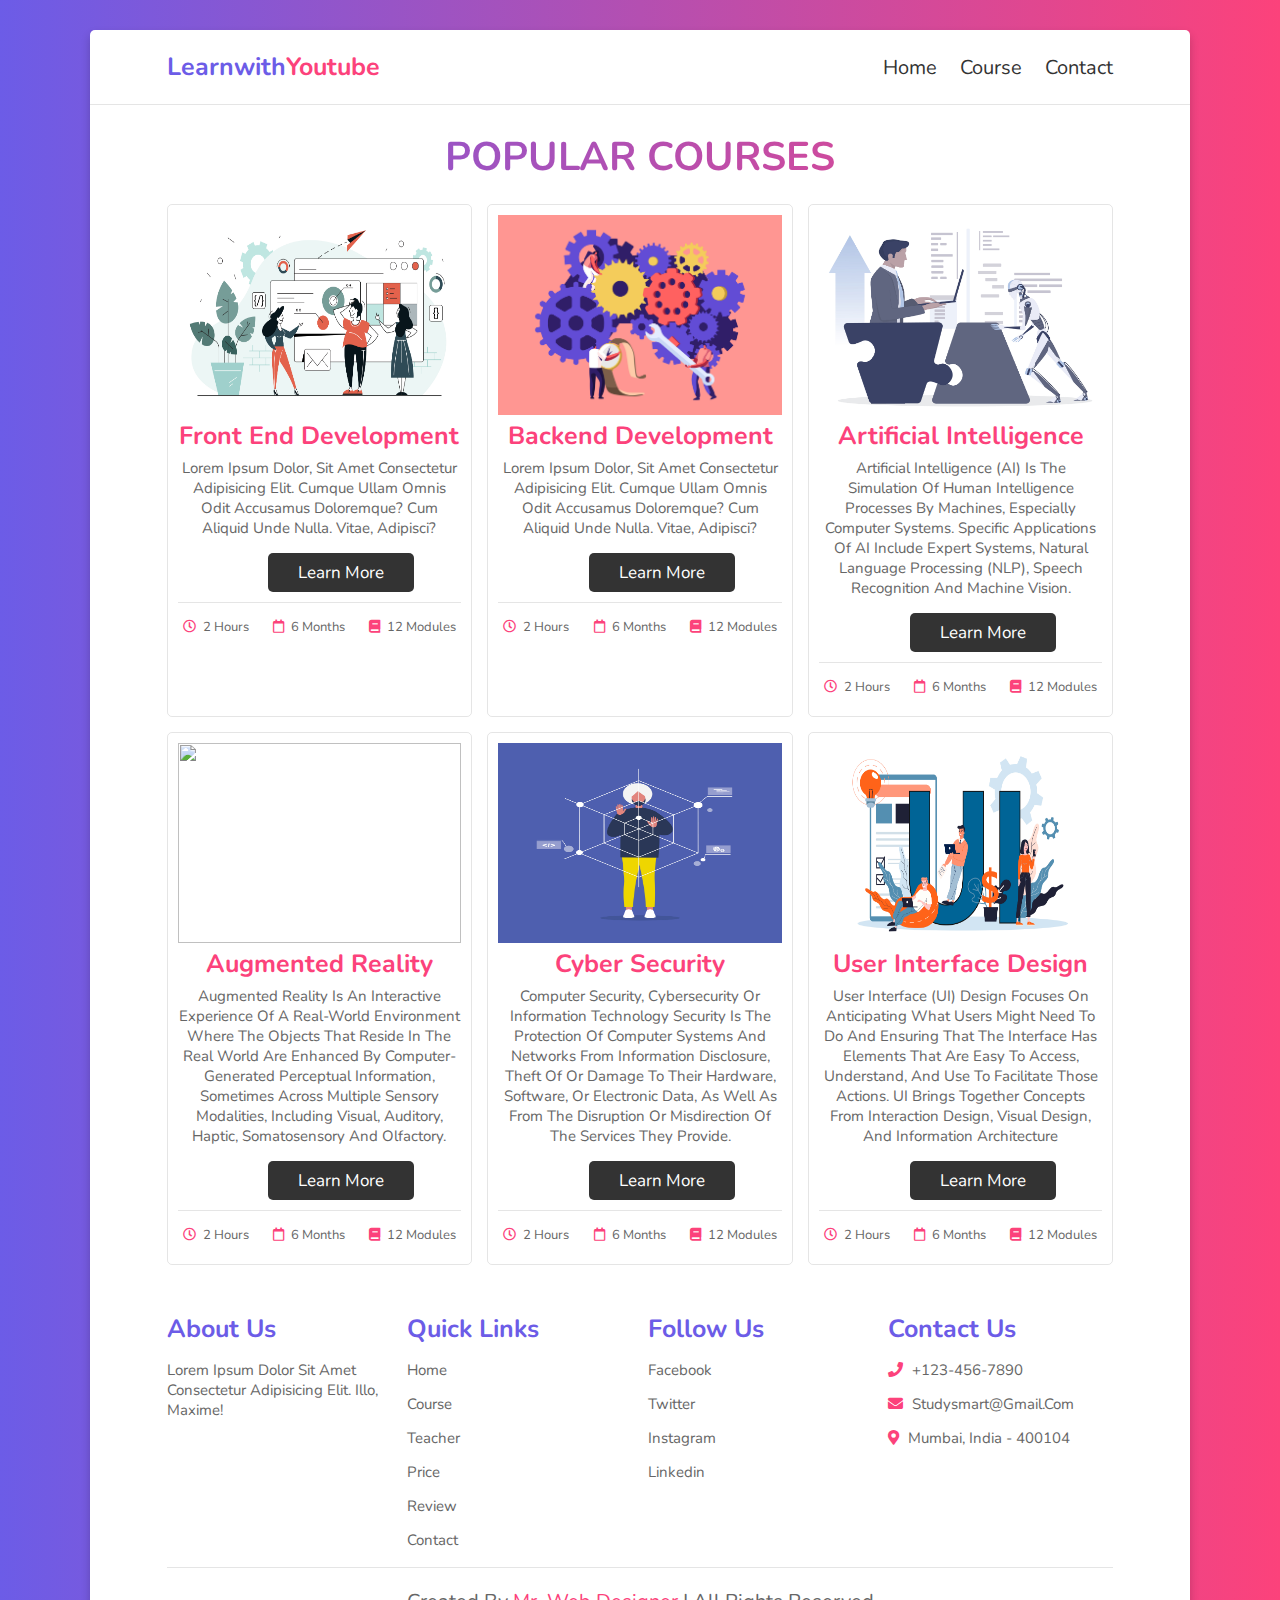
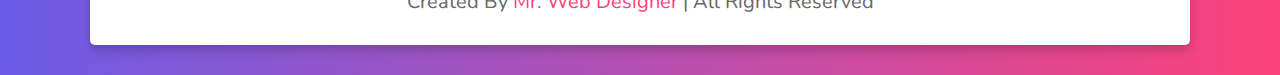
==== course.html @ 064bccee "First Spring Completed #579" ====
<!DOCTYPE html>
<html lang="en">

<head>
    <meta charset="UTF-8">
    <meta name="viewport" content="width=device-width, initial-scale=1.0">
    <title>Learn with Youtube</title>

    <!-- font awesome cdn link  -->
    <link rel="stylesheet" href="https://cdnjs.cloudflare.com/ajax/libs/font-awesome/5.15.3/css/all.min.css">

    <!-- custom css file link  -->
    <link rel="stylesheet" href="css/style.css">

</head>

<body>

    <div class="container">

        <header>

            <a href="home.html" class="logo">Learnwith<span>Youtube</span></a>


            <div id="menu" class="fas fa-bars"></div>

            <nav class="navbar">
                <a href="home.html">home</a>
                <a href="course.html">course</a>
                <a href="contact.html">contact</a>
            </nav>

        </header>

        <h1 class="heading"> popular courses </h1>

        <!-- course section  -->

        <section class="course">

            <div class="box">

                <img src="images/frontend.jpeg" alt="">

                <h3>front end development</h3>
                <p>Lorem ipsum dolor, sit amet consectetur adipisicing elit. Cumque ullam omnis odit accusamus
                    doloremque? Cum aliquid unde nulla. Vitae, adipisci?</p>
                <a href="#" class="btn" style="margin-left: 32%;">learn more</a>
                <div class="icons">
                    <p> <i class="far fa-clock"></i> 2 hours </p>
                    <p> <i class="far fa-calendar"></i> 6 months </p>
                    <p> <i class="fas fa-book"></i> 12 modules </p>
                </div>
            </div>

            <div class="box">

                <img src="images/backend.jpeg" alt="">

                <h3>Backend development</h3>
                <p>Lorem ipsum dolor, sit amet consectetur adipisicing elit. Cumque ullam omnis odit accusamus
                    doloremque? Cum aliquid unde nulla. Vitae, adipisci?</p>
                <a href="#" class="btn" style="margin-left: 32%;">learn more</a>
                <div class="icons">
                    <p> <i class="far fa-clock"></i> 2 hours </p>
                    <p> <i class="far fa-calendar"></i> 6 months </p>
                    <p> <i class="fas fa-book"></i> 12 modules </p>
                </div>
            </div>

            <div class="box">

                <img src="images/ai.jpeg" alt="">

                <h3>Artificial Intelligence</h3>
                <p>Artificial intelligence (AI) is the simulation of human intelligence processes by machines,
                    especially computer systems. Specific applications of AI include expert systems, natural language
                    processing (NLP), speech recognition and machine vision.</p>
                <a href="#" class="btn" style="margin-left: 32%;">learn more</a>
                <div class="icons">
                    <p> <i class="far fa-clock"></i> 2 hours </p>
                    <p> <i class="far fa-calendar"></i> 6 months </p>
                    <p> <i class="fas fa-book"></i> 12 modules </p>
                </div>
            </div>

            <div class="box">

                <img src="images/AR.jpeg" alt="">

                <h3>Augmented reality</h3>
                <p>Augmented reality is an interactive experience of a real-world environment where the objects that
                    reside in the real world are enhanced by computer-generated perceptual information, sometimes across
                    multiple sensory modalities, including visual, auditory, haptic, somatosensory and olfactory.</p>
                <a href="#" class="btn" style="margin-left: 32%;">learn more</a>
                <div class="icons">
                    <p> <i class="far fa-clock"></i> 2 hours </p>
                    <p> <i class="far fa-calendar"></i> 6 months </p>
                    <p> <i class="fas fa-book"></i> 12 modules </p>
                </div>
            </div>

            <div class="box">

                <img src="images/cyber.jpeg" alt="">

                <h3>Cyber security</h3>
                <p>Computer security, cybersecurity or information technology security is the protection of computer
                    systems and networks from information disclosure, theft of or damage to their hardware, software, or
                    electronic data, as well as from the disruption or misdirection of the services they provide.</p>
                <a href="#" class="btn" style="margin-left: 32%;">learn more</a>
                <div class="icons">
                    <p> <i class="far fa-clock"></i> 2 hours </p>
                    <p> <i class="far fa-calendar"></i> 6 months </p>
                    <p> <i class="fas fa-book"></i> 12 modules </p>
                </div>
            </div>

            <div class="box">

                <img src="images/ui.jpeg" alt="">

                <h3>User Interface Design</h3>
                <p>User Interface (UI) Design focuses on anticipating what users might need to do and ensuring that the
                    interface has elements that are easy to access, understand, and use to facilitate those actions. UI
                    brings together concepts from interaction design, visual design, and information architecture</p>
                <a href="#" class="btn" style="margin-left: 32%;">learn more</a>
                <div class="icons">
                    <p> <i class="far fa-clock"></i> 2 hours </p>
                    <p> <i class="far fa-calendar"></i> 6 months </p>
                    <p> <i class="fas fa-book"></i> 12 modules </p>
                </div>
            </div>

        </section>


        <!-- footer section  -->

        <section class="footer">

            <div class="box-container">

                <div class="box">
                    <h3>about us</h3>
                    <p>Lorem ipsum dolor sit amet consectetur adipisicing elit. Illo, maxime!</p>
                </div>

                <div class="box">
                    <h3>quick links</h3>
                    <a href="#">home</a>
                    <a href="#">course</a>
                    <a href="#">teacher</a>
                    <a href="#">price</a>
                    <a href="#">review</a>
                    <a href="#">contact</a>
                </div>

                <div class="box">
                    <h3>follow us</h3>
                    <a href="#">facebook</a>
                    <a href="#">twitter</a>
                    <a href="#">instagram</a>
                    <a href="#">linkedin</a>
                </div>

                <div class="box">
                    <h3>contact us</h3>
                    <p> <i class="fas fa-phone"></i> +123-456-7890 </p>
                    <p> <i class="fas fa-envelope"></i> studysmart@gmail.com </p>
                    <p> <i class="fas fa-map-marker-alt"></i> mumbai, india - 400104 </p>
                </div>

            </div>

            <div class="credit"> created by <span> mr. web designer </span> | all rights reserved </div>

        </section>

    </div>















    <!-- custom js file link -->
    <script src="js/script.js"></script>

</body>

</html>
---- css/style.css ----
@import url('https://fonts.googleapis.com/css2?family=Nunito:wght@200;300;400;600;700&display=swap');

:root{
  --violet:#6c5ce7;
  --pink:#FC427B;
  --gradient:linear-gradient(90deg, var(--violet), var(--pink));
}

*{
  font-family: 'Nunito', sans-serif;
  margin:0; padding:0;
  box-sizing: border-box;
  outline: none; border:none;
  text-decoration: none;
  text-transform: capitalize;
  transition: all .2s ease-out;
}

html{
  font-size: 62.5%;
  overflow-x: hidden;
}

html::-webkit-scrollbar{
  width:1rem;
}

html::-webkit-scrollbar-track{
  background:#333;
}

html::-webkit-scrollbar-thumb{
  background:#fff;
  border-radius: 5rem;
}

body{
  background:var(--gradient);
  padding:3rem 7%;
}

section{
  padding:2rem 7%;
}

.container{
  background:#fff;
  border-radius: .5rem;
  box-shadow: 0 .5rem 1rem rgba(0,0,0,.2);
}

.heading{
  color:transparent;
  background:var(--gradient);
  -webkit-background-clip: text;
  background-clip: text;
  padding:0 1rem;
  padding-top: 2.5rem;
  text-align: center;
  font-size: 4rem;
  text-transform: uppercase;
}

.btn{
  display: inline-block;
  margin-top: 1rem;
  padding:.8rem 3rem;
  border-radius: .5rem;
  background:#333;
  color:#fff;
  cursor: pointer;
  font-size: 1.7rem;
  
}

.btn:hover{
  background:var(--gradient);
}

header{
  display: flex;
  align-items: center;
  justify-content: space-between;
  width: 100%;
  padding:2rem 7%;
  border-bottom: .1rem solid rgba(0,0,0,.1);
  position: relative;
  z-index: 1000;
}

header .logo{
  font-size: 2.5rem;
  color:var(--violet);
  font-weight: bold;
}

header .logo span{
  color:var(--pink);
}

header .navbar a{
  margin-left: 2rem;
  font-size: 2rem;
  color:#333;
}

header .navbar a:hover{
  color:var(--pink);
}

#menu{
  font-size: 2.5rem;
  padding:.5rem 1rem;
  border-radius: .3rem;
  border:.1rem solid rgba(0,0,0,.2);
  cursor: pointer;
  display: none;
}

.home{
  /* display: flex; */
  flex-wrap: wrap;
  gap:1.5rem;
  align-items: center;
}

.home .content{
  flex:1 1 40rem;
}

.home .image{
  flex:1 1 40rem;
}

.home .image img{
  width:90%;
}

.home .content h3{
  color:transparent;
  background:var(--gradient);
  -webkit-background-clip: text;
  background-clip: text;
  font-size: 4rem;
  text-align: center;
  
}

.home .content p{
  padding:.5rem 0;
  font-size: 1.7rem;
  color:#666;
  text-align: center;

}

.course{
  display: flex;
  flex-wrap: wrap;
  gap:1.5rem;
}

.course .box{
  flex:1 1 30rem;
  border-radius: .5rem;
  border:.1rem solid rgba(0,0,0,.1);
  padding:1rem;
  position: relative;
}

.course .box img{
  height:20rem;
  width:100%;
}

.course .box .amount{
  position: absolute;
  top:1rem; left:1rem;
  font-size: 2rem;
  padding:.5rem 1rem;
  background:var(--pink);
  color:#fff;
  border-radius: .5rem;
}

.course .box .stars i{
  color:var(--violet);
  font-size: 1.5rem;
  padding:1rem 0;
}

.course .box h3{
  color:var(--pink);
  font-size: 2.5rem;
  text-align: center;
}

.course .box p{
  color:#666;
  font-size: 1.5rem;
  padding:.5rem 0;
  text-align: center;
}

.course .icons{
  display: flex;
  justify-content: space-between;
  border-top: .1rem solid rgba(0,0,0,.1);
  margin-top: 1rem;
  padding:.5rem;
  padding-top: 1rem;
}

.course .icons p{
  color:#666;
  font-size: 1.3rem;
}

.course .icons p i{
  padding-right: .4rem;
  color:var(--pink);
}

.teacher{
  display: flex;
  flex-wrap: wrap;
  gap:1.5rem;
}

.teacher .box{
  flex:1 1 23rem;
  border:.1rem solid rgba(0,0,0,.1);
  border-radius:.5rem;
  padding:1.5rem;
  text-align: center;
}

.teacher .box img{
  height: 10rem;
  width:10rem;
  margin:.5rem 0;
  border-radius: 50%;
  object-fit: cover;
}

.teacher .box h3{
  color:var(--violet);
  font-size: 2.5rem;
}

.teacher .box span{
  color:var(--pink);
  font-size: 2rem;
}

.teacher .box p{
  color:#666;
  font-size: 1.5rem;
  padding:1rem 0;
}

.teacher .box .share a{
  height:4rem;
  width:4rem;
  line-height: 4rem;
  font-size: 2rem;
  background:var(--pink);
  border-radius: .5rem;
  margin:.3rem;
  color:#fff;
}

.teacher .box .share a:hover{
  background:var(--violet);
}

.price{
  display: flex;
  flex-wrap: wrap;
  gap:1.5rem;
}

.price .box{
  flex:1 1 30rem;
  text-align: center;
  border:.1rem solid rgba(0,0,0,.1);
  border-radius: .5rem;
}

.price .box h3{
  font-size: 2.5rem;
  color:#333;
  padding:1.5rem 0;
}

.price .box .amount{
  font-size: 4.5rem;
  color:#fff;
  padding:1rem 0;
  background:var(--gradient);
  font-weight: bold;
}

.price .box .amount span{
  font-size: 2rem;
}

.price .box  ul{
  border-bottom: .1rem solid rgba(0,0,0,.1);
  padding: 1rem 0;
  list-style: none;
}

.price .box ul li{
  padding:.7rem 0;
  font-size: 1.7rem;
  color:#666;
}

.price .box .btn{
  margin:2rem 0;
}

.review{
  display: flex;
  flex-wrap: wrap;
  gap:1.5rem;
}

.review .box{
  border-radius: .5rem;
  border:.1rem solid rgba(0,0,0,.1);
  padding:1rem;
  flex:1 1 30rem;
}

.review .box .student{
  display: flex;
  align-items: center;
  justify-content: space-between;
}

.review .box .student .student-info{
  display: flex;
  align-items: center;
}

.review .box .student i{
  font-size: 6rem;
  color:var(--pink);
  opacity: .5;
}

.review .box .student .student-info img{
  border-radius: 50%;
  object-fit: cover;
  height: 7rem;
  width:7rem;
  margin-right: 1.5rem;
}

.review .box .student .student-info h3{
  font-size: 2rem;
  color:#333;
}

.review .box .student .student-info span{
  font-size: 1.5rem;
  color:var(--pink);
}

.review .box .text{
  padding:1rem 0;
  font-size: 1.6rem;
  color:#666;
}

.contact{
  display: flex;
  flex-wrap: wrap;
  gap:1.5rem;
}

.contact .image{
  flex:1 1 35rem;
}

.contact .image img{
  width:100%;
  margin-left: auto;
  margin-right: auto;
}

.contact form{
  flex:1 1 50rem;
  border:.1rem solid rgba(0,0,0,.1);
  border-radius: .5rem;
  padding:2rem;
}

.contact form .inputBox{
  display: flex;
  justify-content: space-between;
  flex-wrap: wrap;
}

.contact form .inputBox input,
.contact form .box, 
.contact form textarea{
  width: 100%;
  padding:1rem;
  margin:.7rem 0;
  font-size: 1.7rem;
  border:.1rem solid rgba(0,0,0,.1);
  border-radius: .5rem;
  text-transform: none;
  color:#333;
} 

.contact form .inputBox input:focus,
.contact form .box:focus, 
.contact form textarea:focus{
  border-color: var(--pink);
}

.contact form .inputBox input{
  width:49%;
}

.contact form textarea{
  height: 20rem;
  resize: none;
}






















.footer .box-container{
  display: flex;
  flex-wrap: wrap;
  gap:1.5rem;
}

.footer .box-container .box{
  flex:1 1 20rem;
}

.footer .box-container .box h3{
  font-size: 2.5rem;
  color:var(--violet);
  padding:.7rem 0;
}

.footer .box-container .box p{
  font-size: 1.5rem;
  color:#666;
  padding:.7rem 0;
}

.footer .box-container .box a{
  display: block;
  font-size: 1.5rem;
  color:#666;
  padding:.7rem 0;
}

.footer .box-container .box a:hover{
  color:var(--pink);
}

.footer .box-container .box p i{
  padding-right: .5rem;
  color:var(--pink);
}

.footer .credit{
  font-size: 2rem;
  margin-top: 1rem;
  padding:1rem;
  padding-top: 2rem;
  text-align: center;
  border-top: .1rem solid rgba(0,0,0,.1);
  color:#666;
}

.footer .credit span{
  color:var(--pink);
}



/* media queries  */

@media (max-width:991px){

  html{
    font-size: 55%;
  }

  body{
    padding:1.5rem;
  }

  header{
    padding:2rem;
  }

  section{
    padding:2rem;
  }

}

@media (max-width:768px){

  #menu{
    display: initial;
  }

  header .navbar{
    position: absolute;
    top:100%; left:0; right:0;
    background:#fff;
    border-top: .1rem solid rgba(0,0,0,.2);
    border-bottom: .1rem solid rgba(0,0,0,.2);
    clip-path: polygon(0 0, 100% 0, 100% 0, 0 0);
  }

  header .navbar.active{
    clip-path: polygon(0 0, 100% 0, 100% 100%, 0 100%);
  }

  header .navbar a{
    font-size: 2.5rem;
    display: block;
    margin:2rem 0;
    text-align:center;
  }

  .contact form .inputBox input{
    width:100%;
  }

}

@media (max-width:400px){

  html{
    font-size: 50%;
  }

}
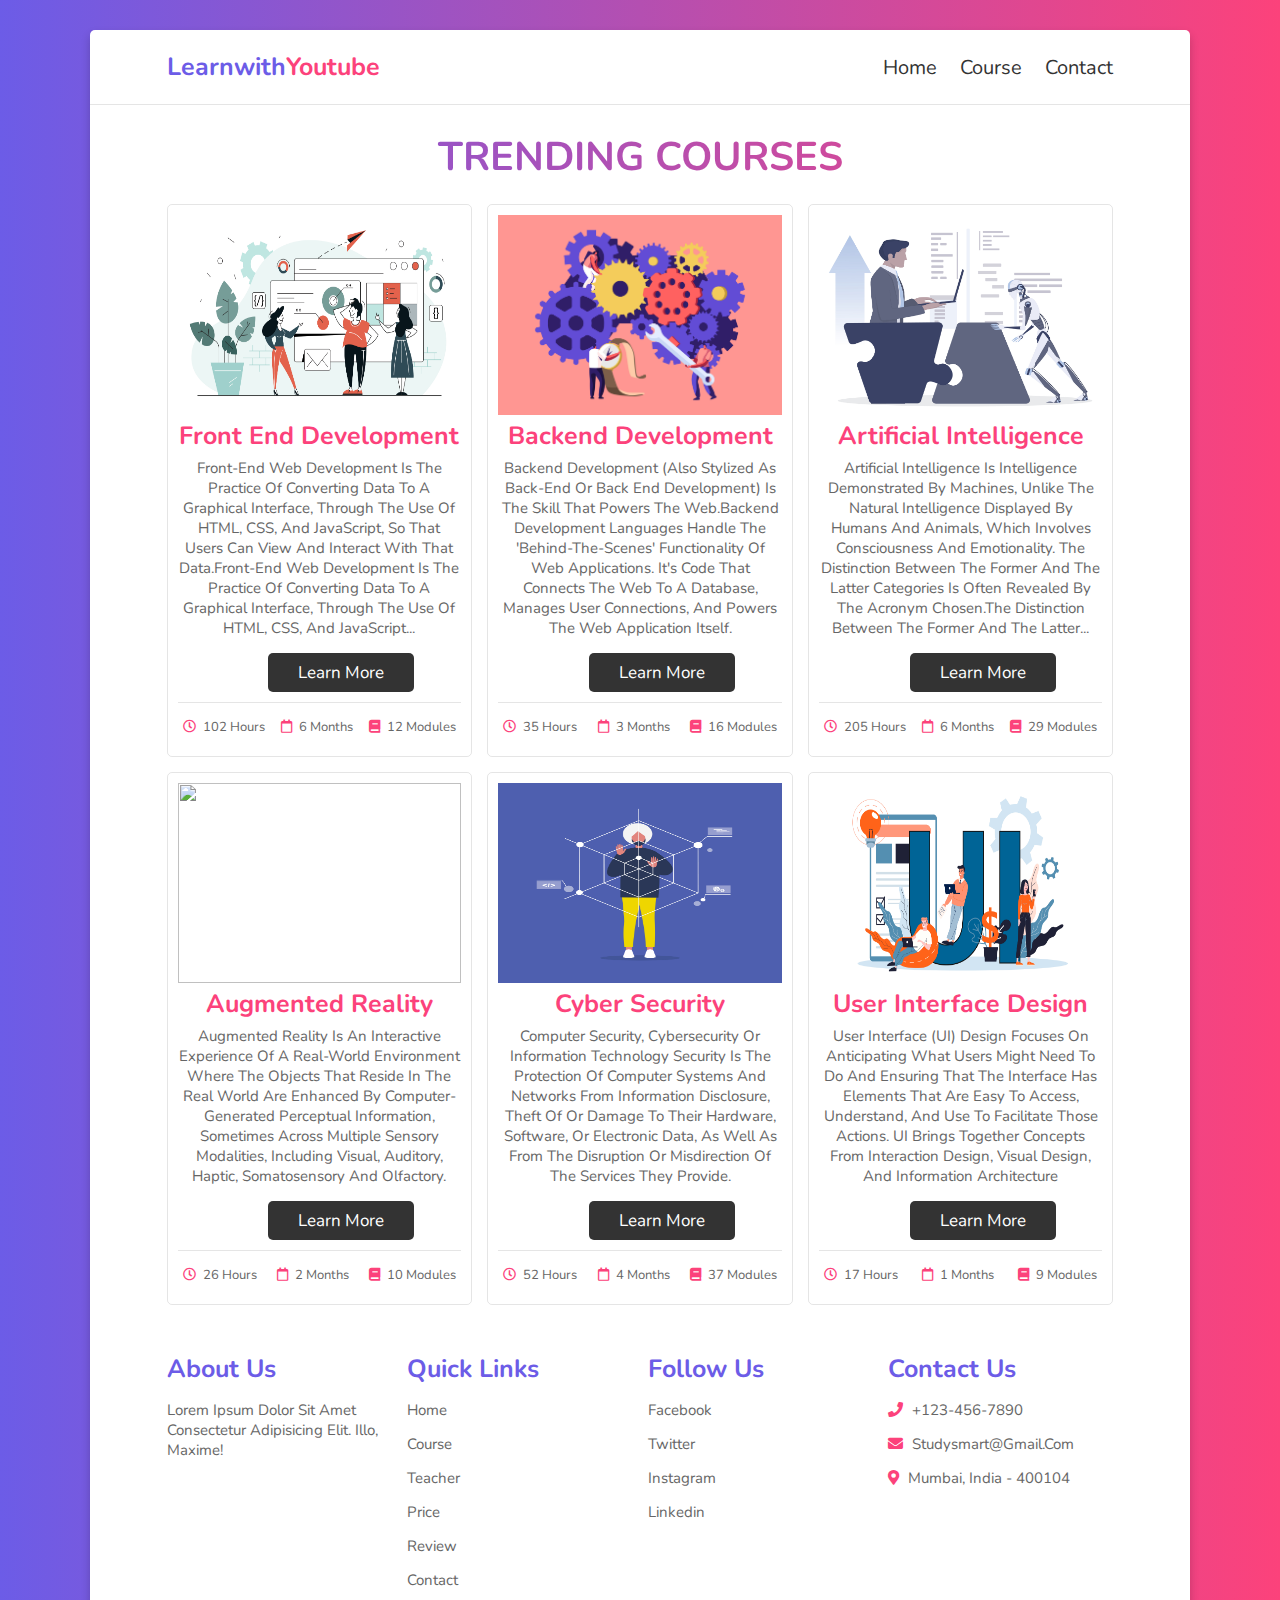
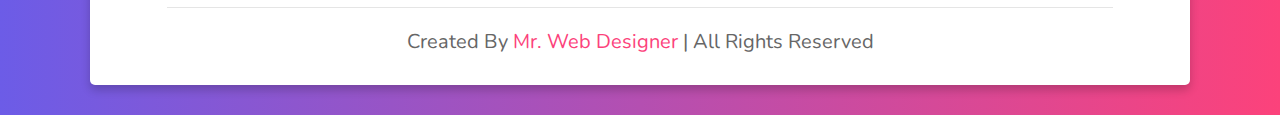
==== commit 39430b22: "First Spring completed #580" ====
--- a/course.html
+++ b/course.html
@@ -33,7 +33,7 @@
 
         </header>
 
-        <h1 class="heading"> popular courses </h1>
+        <h1 class="heading"> Trending courses </h1>
 
         <!-- course section  -->
 
@@ -44,11 +44,13 @@
                 <img src="images/frontend.jpeg" alt="">
 
                 <h3>front end development</h3>
-                <p>Lorem ipsum dolor, sit amet consectetur adipisicing elit. Cumque ullam omnis odit accusamus
-                    doloremque? Cum aliquid unde nulla. Vitae, adipisci?</p>
-                <a href="#" class="btn" style="margin-left: 32%;">learn more</a>
-                <div class="icons">
-                    <p> <i class="far fa-clock"></i> 2 hours </p>
+                <p>Front-end web development is the practice of converting data to a graphical interface, through the
+                    use of HTML, CSS, and JavaScript, so that users can view and interact with that data.Front-end web
+                    development is the practice of converting data to a graphical interface, through the use of HTML,
+                    CSS, and JavaScript...</p>
+                <a href="#" class="btn" style="margin-left: 32%;">learn more</a>
+                <div class="icons">
+                    <p> <i class="far fa-clock"></i> 102 hours </p>
                     <p> <i class="far fa-calendar"></i> 6 months </p>
                     <p> <i class="fas fa-book"></i> 12 modules </p>
                 </div>
@@ -59,29 +61,32 @@
                 <img src="images/backend.jpeg" alt="">
 
                 <h3>Backend development</h3>
-                <p>Lorem ipsum dolor, sit amet consectetur adipisicing elit. Cumque ullam omnis odit accusamus
-                    doloremque? Cum aliquid unde nulla. Vitae, adipisci?</p>
-                <a href="#" class="btn" style="margin-left: 32%;">learn more</a>
-                <div class="icons">
-                    <p> <i class="far fa-clock"></i> 2 hours </p>
+                <p>Backend development (also stylized as back-end or back end development) is the skill that powers the
+                    web.Backend development languages handle the 'behind-the-scenes' functionality of web
+                    applications. It's code that connects the web to a database, manages user connections, and powers
+                    the web application itself.</p>
+                <a href="#" class="btn" style="margin-left: 32%;">learn more</a>
+                <div class="icons">
+                    <p> <i class="far fa-clock"></i> 35 hours </p>
+                    <p> <i class="far fa-calendar"></i> 3 months </p>
+                    <p> <i class="fas fa-book"></i> 16 modules </p>
+                </div>
+            </div>
+
+            <div class="box">
+
+                <img src="images/ai.jpeg" alt="">
+
+                <h3>Artificial Intelligence</h3>
+                <p>Artificial intelligence is intelligence demonstrated by machines, unlike the natural intelligence
+                    displayed by humans and animals, which involves consciousness and emotionality. The distinction
+                    between the former and the latter categories is often revealed by the acronym chosen.The distinction
+                    between the former and the latter...</p>
+                <a href="#" class="btn" style="margin-left: 32%;">learn more</a>
+                <div class="icons">
+                    <p> <i class="far fa-clock"></i> 205 hours </p>
                     <p> <i class="far fa-calendar"></i> 6 months </p>
-                    <p> <i class="fas fa-book"></i> 12 modules </p>
-                </div>
-            </div>
-
-            <div class="box">
-
-                <img src="images/ai.jpeg" alt="">
-
-                <h3>Artificial Intelligence</h3>
-                <p>Artificial intelligence (AI) is the simulation of human intelligence processes by machines,
-                    especially computer systems. Specific applications of AI include expert systems, natural language
-                    processing (NLP), speech recognition and machine vision.</p>
-                <a href="#" class="btn" style="margin-left: 32%;">learn more</a>
-                <div class="icons">
-                    <p> <i class="far fa-clock"></i> 2 hours </p>
-                    <p> <i class="far fa-calendar"></i> 6 months </p>
-                    <p> <i class="fas fa-book"></i> 12 modules </p>
+                    <p> <i class="fas fa-book"></i> 29 modules </p>
                 </div>
             </div>
 
@@ -95,9 +100,9 @@
                     multiple sensory modalities, including visual, auditory, haptic, somatosensory and olfactory.</p>
                 <a href="#" class="btn" style="margin-left: 32%;">learn more</a>
                 <div class="icons">
-                    <p> <i class="far fa-clock"></i> 2 hours </p>
-                    <p> <i class="far fa-calendar"></i> 6 months </p>
-                    <p> <i class="fas fa-book"></i> 12 modules </p>
+                    <p> <i class="far fa-clock"></i> 26 hours </p>
+                    <p> <i class="far fa-calendar"></i> 2 months </p>
+                    <p> <i class="fas fa-book"></i> 10 modules </p>
                 </div>
             </div>
 
@@ -111,9 +116,9 @@
                     electronic data, as well as from the disruption or misdirection of the services they provide.</p>
                 <a href="#" class="btn" style="margin-left: 32%;">learn more</a>
                 <div class="icons">
-                    <p> <i class="far fa-clock"></i> 2 hours </p>
-                    <p> <i class="far fa-calendar"></i> 6 months </p>
-                    <p> <i class="fas fa-book"></i> 12 modules </p>
+                    <p> <i class="far fa-clock"></i> 52 hours </p>
+                    <p> <i class="far fa-calendar"></i> 4 months </p>
+                    <p> <i class="fas fa-book"></i> 37 modules </p>
                 </div>
             </div>
 
@@ -127,9 +132,9 @@
                     brings together concepts from interaction design, visual design, and information architecture</p>
                 <a href="#" class="btn" style="margin-left: 32%;">learn more</a>
                 <div class="icons">
-                    <p> <i class="far fa-clock"></i> 2 hours </p>
-                    <p> <i class="far fa-calendar"></i> 6 months </p>
-                    <p> <i class="fas fa-book"></i> 12 modules </p>
+                    <p> <i class="far fa-clock"></i> 17 hours </p>
+                    <p> <i class="far fa-calendar"></i> 1 months </p>
+                    <p> <i class="fas fa-book"></i> 9 modules </p>
                 </div>
             </div>
 
